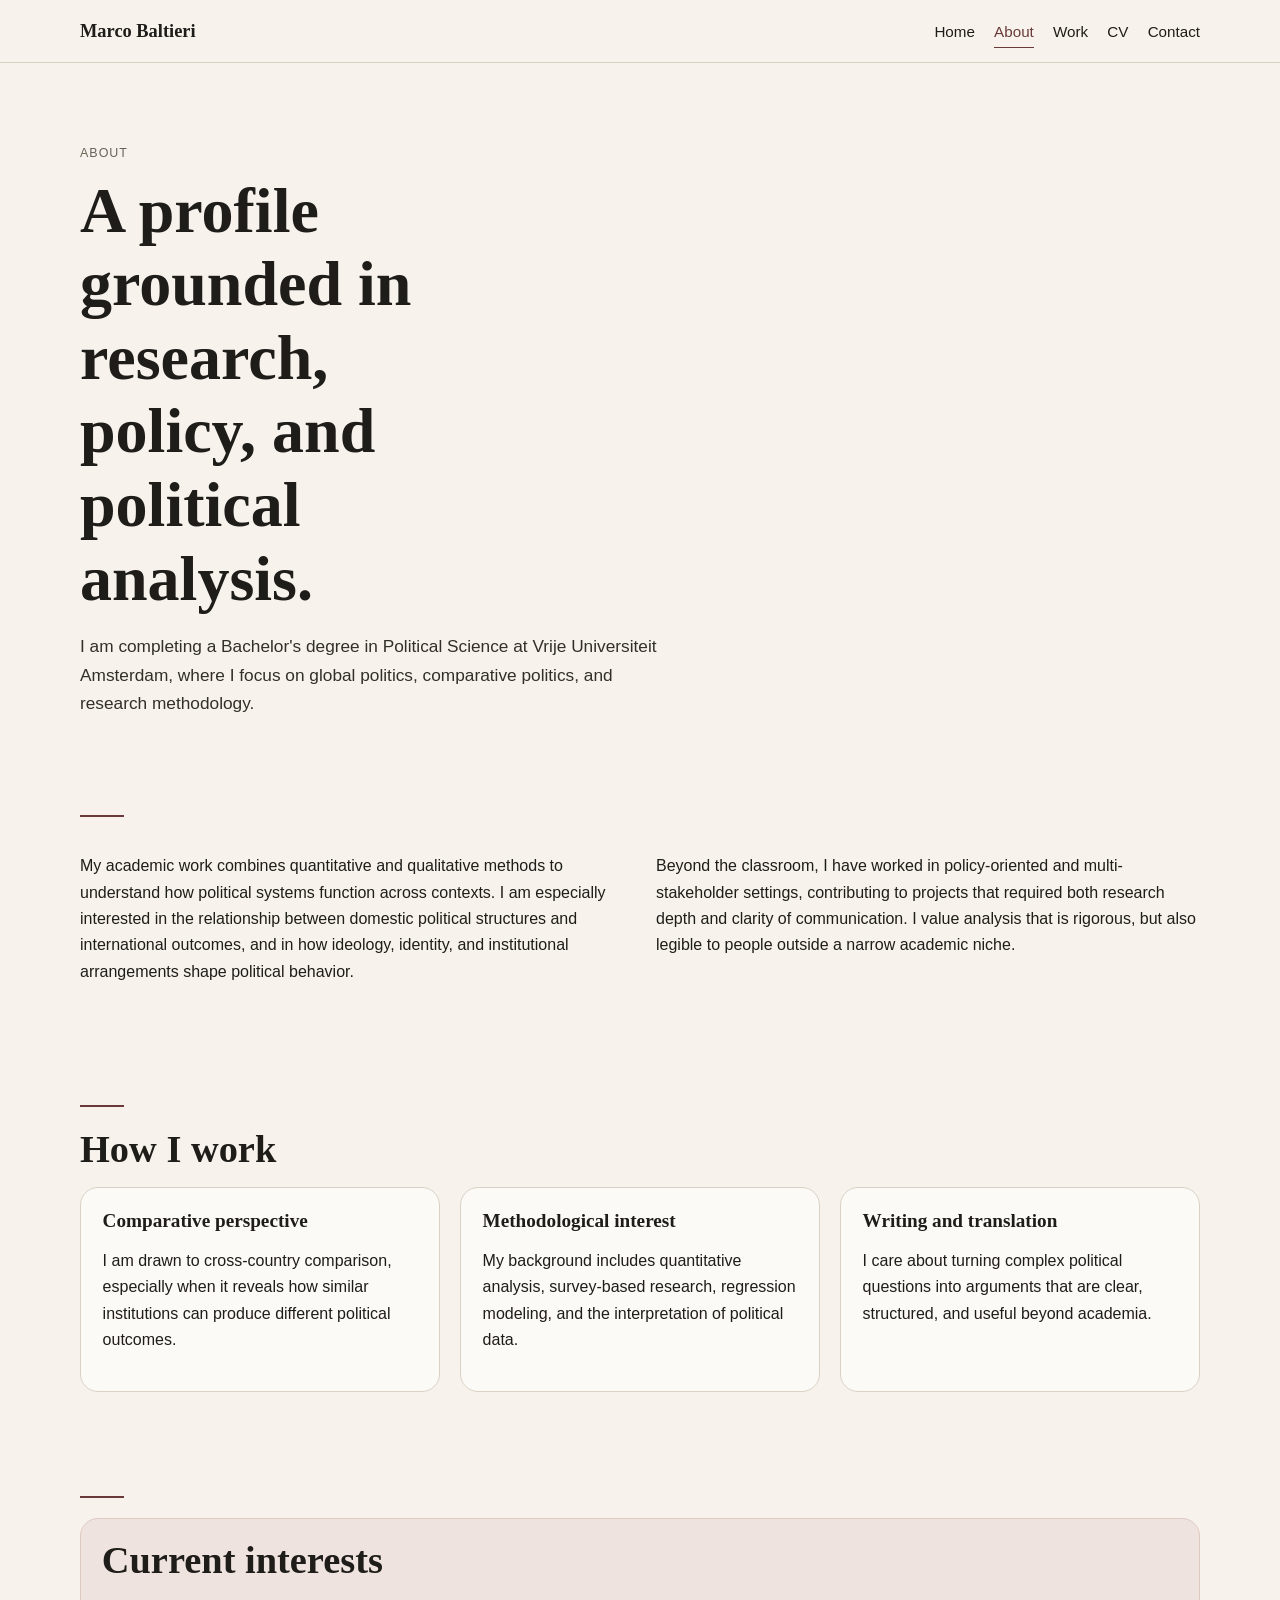
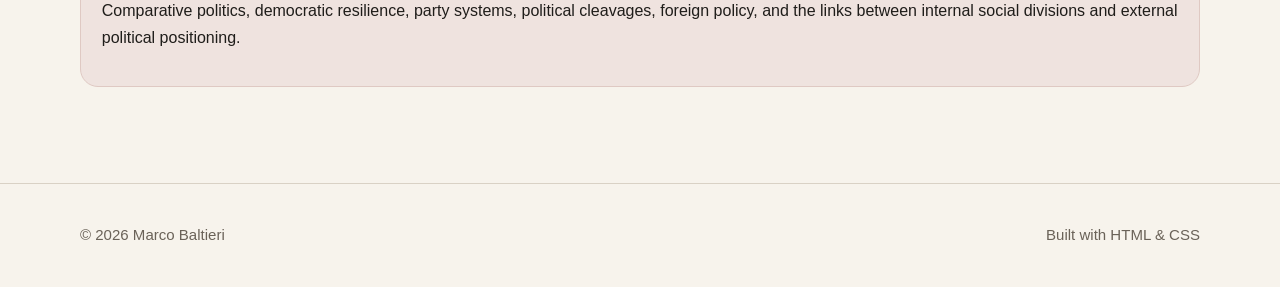
==== about.html @ 12d19057 "Add files via upload" ====
<!DOCTYPE html>
<html lang="en">
<head>
  <meta charset="UTF-8" />
  <meta name="viewport" content="width=device-width, initial-scale=1.0" />
  <title>About | Marco Baltieri</title>
  <link rel="stylesheet" href="style.css" />
</head>
<body>
  <header class="site-header">
    <div class="container nav">
      <a class="logo" href="index.html">Marco Baltieri</a>
      <nav>
        <a href="index.html">Home</a>
        <a class="active" href="about.html">About</a>
        <a href="work.html">Work</a>
        <a href="cv.html">CV</a>
        <a href="contact.html">Contact</a>
      </nav>
    </div>
  </header>

  <main>
    <section class="page-hero container">
      <p class="eyebrow">About</p>
      <h1>A profile grounded in research, policy, and political analysis.</h1>
      <p class="lead">
        I am completing a Bachelor's degree in Political Science at Vrije Universiteit Amsterdam,
        where I focus on global politics, comparative politics, and research methodology.
      </p>
    </section>

    <section class="section container">
      <div class="split">
        <p>
          My academic work combines quantitative and qualitative methods to understand how political systems
          function across contexts. I am especially interested in the relationship between domestic political
          structures and international outcomes, and in how ideology, identity, and institutional arrangements
          shape political behavior.
        </p>
        <p>
          Beyond the classroom, I have worked in policy-oriented and multi-stakeholder settings, contributing
          to projects that required both research depth and clarity of communication. I value analysis that is
          rigorous, but also legible to people outside a narrow academic niche.
        </p>
      </div>
    </section>

    <section class="section container">
      <h2>How I work</h2>
      <div class="card-grid">
        <article class="card">
          <h3>Comparative perspective</h3>
          <p>
            I am drawn to cross-country comparison, especially when it reveals how similar institutions can
            produce different political outcomes.
          </p>
        </article>

        <article class="card">
          <h3>Methodological interest</h3>
          <p>
            My background includes quantitative analysis, survey-based research, regression modeling,
            and the interpretation of political data.
          </p>
        </article>

        <article class="card">
          <h3>Writing and translation</h3>
          <p>
            I care about turning complex political questions into arguments that are clear, structured,
            and useful beyond academia.
          </p>
        </article>
      </div>
    </section>

    <section class="section container">
      <div class="highlight-box">
        <h2>Current interests</h2>
        <p>
          Comparative politics, democratic resilience, party systems, political cleavages, foreign policy,
          and the links between internal social divisions and external political positioning.
        </p>
      </div>
    </section>
  </main>

  <footer class="site-footer">
    <div class="container footer-content">
      <p>© 2026 Marco Baltieri</p>
      <p>Built with HTML & CSS</p>
    </div>
  </footer>
</body>
</html>
---- style.css ----
:root {
  --bg: #f7f3ec;
  --paper: #fcfaf6;
  --text: #1f1d1a;
  --muted: #6a6258;
  --line: #d9d1c5;
  --accent: #6a3a3a;
  --accent-soft: #efe3df;
  --max-width: 1120px;
  --serif: Georgia, "Times New Roman", serif;
  --sans: Arial, Helvetica, sans-serif;
}

* {
  box-sizing: border-box;
}

html {
  scroll-behavior: smooth;
}

body {
  margin: 0;
  font-family: var(--sans);
  background: var(--bg);
  color: var(--text);
  line-height: 1.65;
}

img {
  max-width: 100%;
  display: block;
}

a {
  color: var(--accent);
  text-decoration: none;
}

a:hover {
  text-decoration: underline;
}

.container {
  width: min(92%, var(--max-width));
  margin: 0 auto;
}

.site-header {
  position: sticky;
  top: 0;
  z-index: 10;
  background: rgba(247, 243, 236, 0.94);
  backdrop-filter: blur(8px);
  border-bottom: 1px solid var(--line);
}

.nav {
  display: flex;
  justify-content: space-between;
  align-items: center;
  gap: 1rem;
  padding: 1rem 0;
}

.logo {
  font-family: var(--serif);
  font-size: 1.15rem;
  font-weight: 700;
  color: var(--text);
}

nav {
  display: flex;
  gap: 1.2rem;
  flex-wrap: wrap;
}

nav a {
  color: var(--text);
  font-size: 0.95rem;
  position: relative;
}

nav a.active {
  color: var(--accent);
}

nav a.active::after {
  content: "";
  position: absolute;
  left: 0;
  bottom: -0.25rem;
  width: 100%;
  height: 1px;
  background: var(--accent);
}

.page-hero {
  padding: 5rem 0 2.5rem;
}

.eyebrow {
  text-transform: uppercase;
  letter-spacing: 0.08em;
  font-size: 0.78rem;
  color: var(--muted);
  margin: 0 0 0.6rem;
}

h1,
h2,
h3 {
  font-family: var(--serif);
  line-height: 1.15;
  margin-top: 0;
}

h1 {
  font-size: clamp(2.4rem, 5vw, 4.8rem);
  max-width: 12ch;
  margin-bottom: 1rem;
}

h2 {
  font-size: clamp(1.7rem, 3vw, 2.6rem);
  margin-bottom: 1rem;
}

h3 {
  font-size: 1.2rem;
  margin-bottom: 0.65rem;
}

.lead {
  max-width: 62ch;
  font-size: 1.08rem;
  color: #322f2a;
}

.personal-note {
  margin-top: 1.2rem;
  color: var(--accent);
  font-style: italic;
  max-width: 60ch;
}

.hero-grid {
  display: grid;
  grid-template-columns: 1.2fr 0.8fr;
  gap: 3rem;
  align-items: center;
}

.hero-image {
  transform: translateY(18px);
}

.hero-image img {
  border-radius: 18px;
  border: 1px solid var(--line);
}

.section {
  padding: 2.5rem 0 4rem;
  position: relative;
}

.section::before {
  content: "";
  display: block;
  width: 44px;
  height: 2px;
  background: var(--accent);
  margin-bottom: 1.25rem;
}

.split {
  display: grid;
  grid-template-columns: 1fr 1fr;
  gap: 2rem;
}

.card-grid {
  display: grid;
  grid-template-columns: repeat(3, 1fr);
  gap: 1.25rem;
}

.card {
  background: var(--paper);
  border: 1px solid var(--line);
  border-radius: 18px;
  padding: 1.35rem;
}

.card-type {
  text-transform: uppercase;
  letter-spacing: 0.08em;
  font-size: 0.75rem;
  color: var(--muted);
  margin-bottom: 0.6rem;
}

.highlight-box {
  background: var(--accent-soft);
  border: 1px solid #dfc9c3;
  border-radius: 18px;
  padding: 1.2rem 1.3rem;
}

.cv-grid {
  display: grid;
  grid-template-columns: 1fr 1fr;
  gap: 1.5rem 2rem;
}

.cv-block {
  background: var(--paper);
  border: 1px solid var(--line);
  border-radius: 18px;
  padding: 1.3rem;
}

.list-clean {
  margin: 0;
  padding-left: 1.1rem;
}

.list-clean li + li {
  margin-top: 0.45rem;
}

.button {
  display: inline-block;
  padding: 0.82rem 1.18rem;
  border-radius: 999px;
  background: var(--accent);
  color: white;
}

.button:hover {
  text-decoration: none;
  opacity: 0.94;
}

.button.secondary {
  background: transparent;
  color: var(--accent);
  border: 1px solid var(--accent);
}

.button-row {
  display: flex;
  gap: 1rem;
  flex-wrap: wrap;
  margin-top: 1.5rem;
}

.site-footer {
  border-top: 1px solid var(--line);
  margin-top: 2rem;
}

.footer-content {
  display: flex;
  justify-content: space-between;
  gap: 1rem;
  padding: 1.5rem 0;
  color: var(--muted);
  font-size: 0.94rem;
}

@media (max-width: 920px) {
  .hero-grid,
  .split,
  .card-grid,
  .cv-grid {
    grid-template-columns: 1fr;
  }

  .hero-image {
    transform: none;
  }
}

@media (max-width: 640px) {
  .nav,
  .footer-content {
    flex-direction: column;
    align-items: flex-start;
  }

  h1 {
    max-width: none;
  }
}
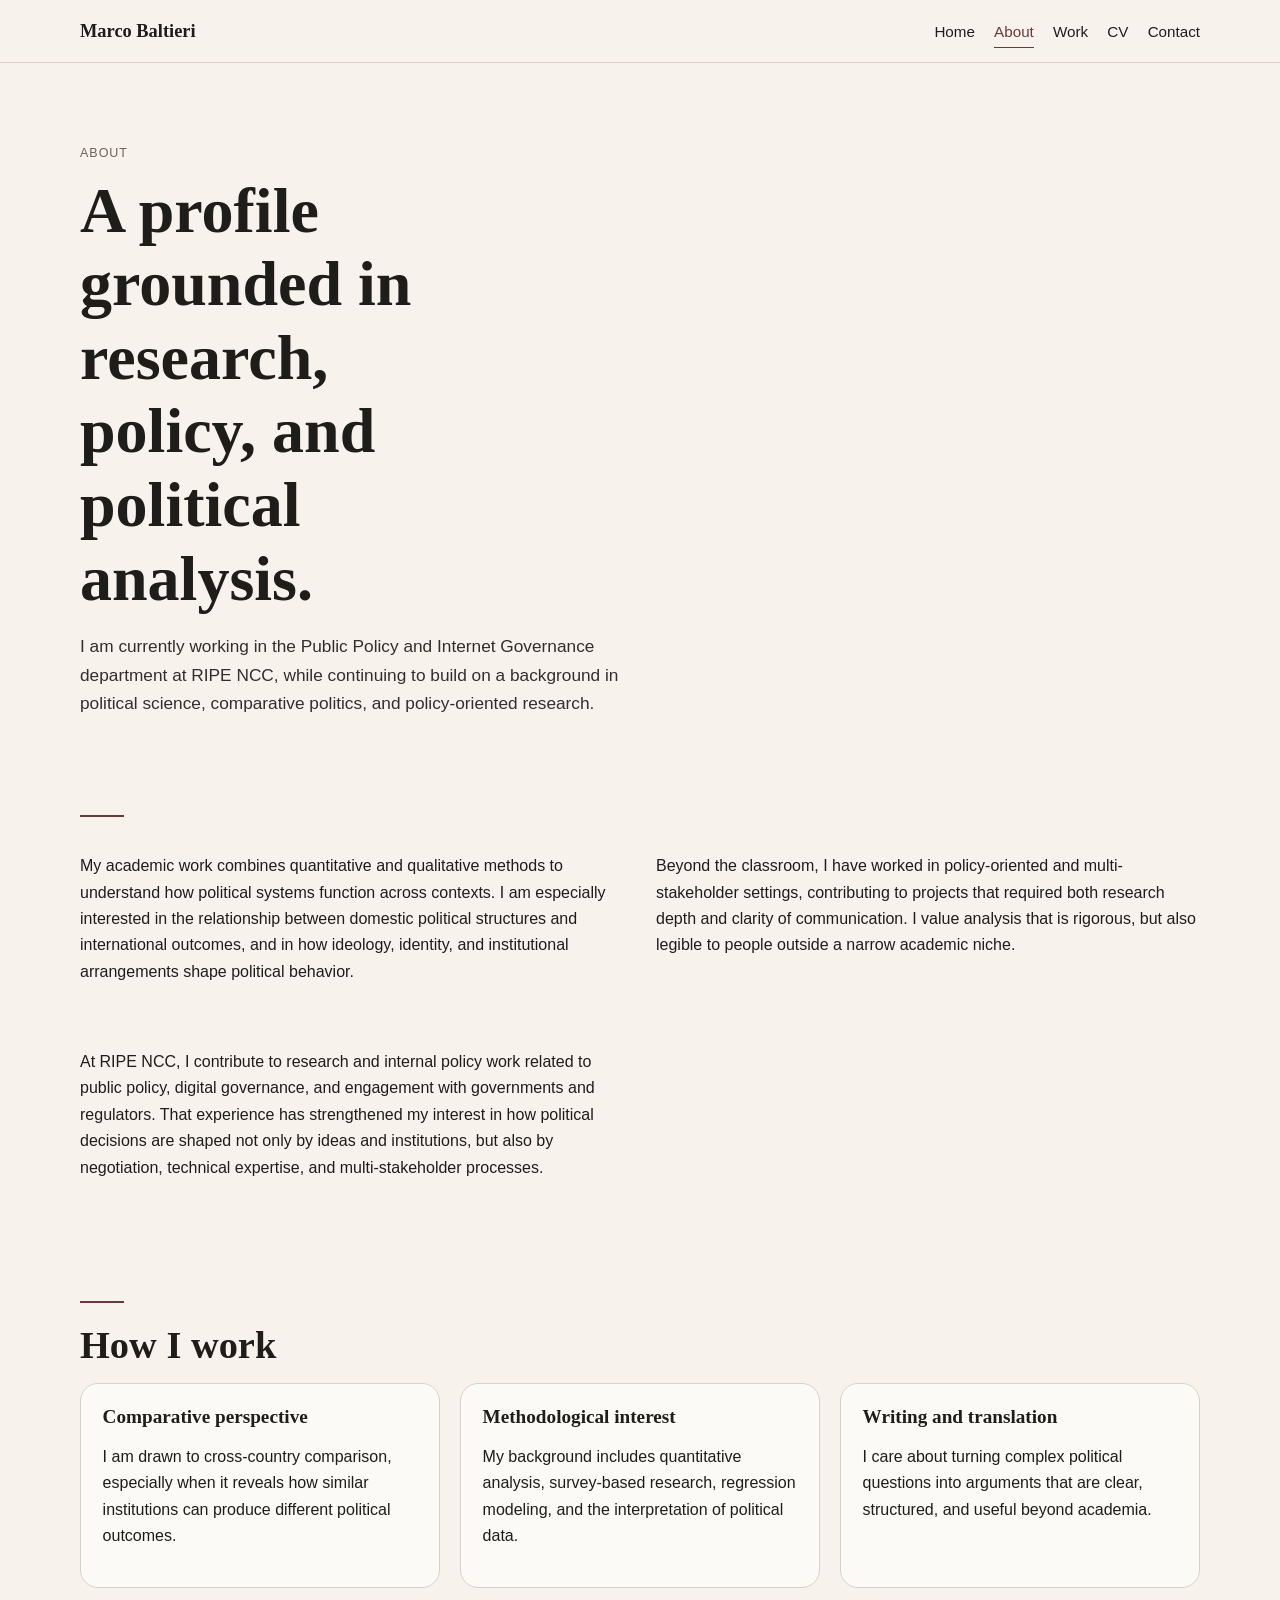
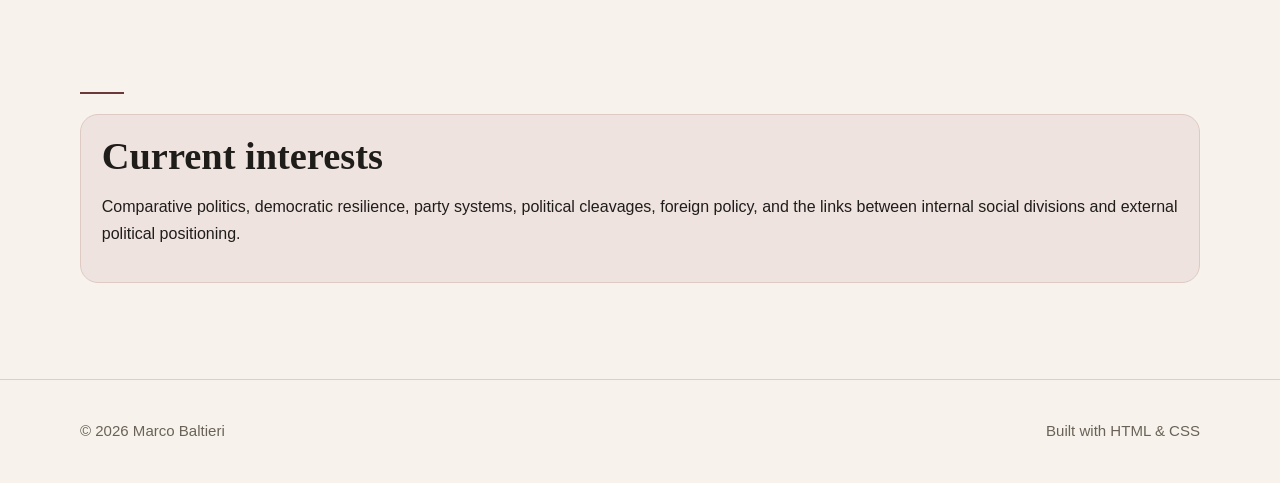
==== commit c227ebc5: "Update about.html" ====
--- a/about.html
+++ b/about.html
@@ -25,8 +25,9 @@
       <p class="eyebrow">About</p>
       <h1>A profile grounded in research, policy, and political analysis.</h1>
       <p class="lead">
-        I am completing a Bachelor's degree in Political Science at Vrije Universiteit Amsterdam,
-        where I focus on global politics, comparative politics, and research methodology.
+        I am currently working in the Public Policy and Internet Governance department at RIPE NCC,
+        while continuing to build on a background in political science, comparative politics, and
+        policy-oriented research.
       </p>
     </section>
 
@@ -38,10 +39,17 @@
           structures and international outcomes, and in how ideology, identity, and institutional arrangements
           shape political behavior.
         </p>
+        
         <p>
           Beyond the classroom, I have worked in policy-oriented and multi-stakeholder settings, contributing
           to projects that required both research depth and clarity of communication. I value analysis that is
           rigorous, but also legible to people outside a narrow academic niche.
+        </p>
+        <p>
+          At RIPE NCC, I contribute to research and internal policy work related to public policy,
+          digital governance, and engagement with governments and regulators. That experience has
+          strengthened my interest in how political decisions are shaped not only by ideas and
+          institutions, but also by negotiation, technical expertise, and multi-stakeholder processes.
         </p>
       </div>
     </section>
@@ -93,4 +101,4 @@
     </div>
   </footer>
 </body>
-</html>+</html>
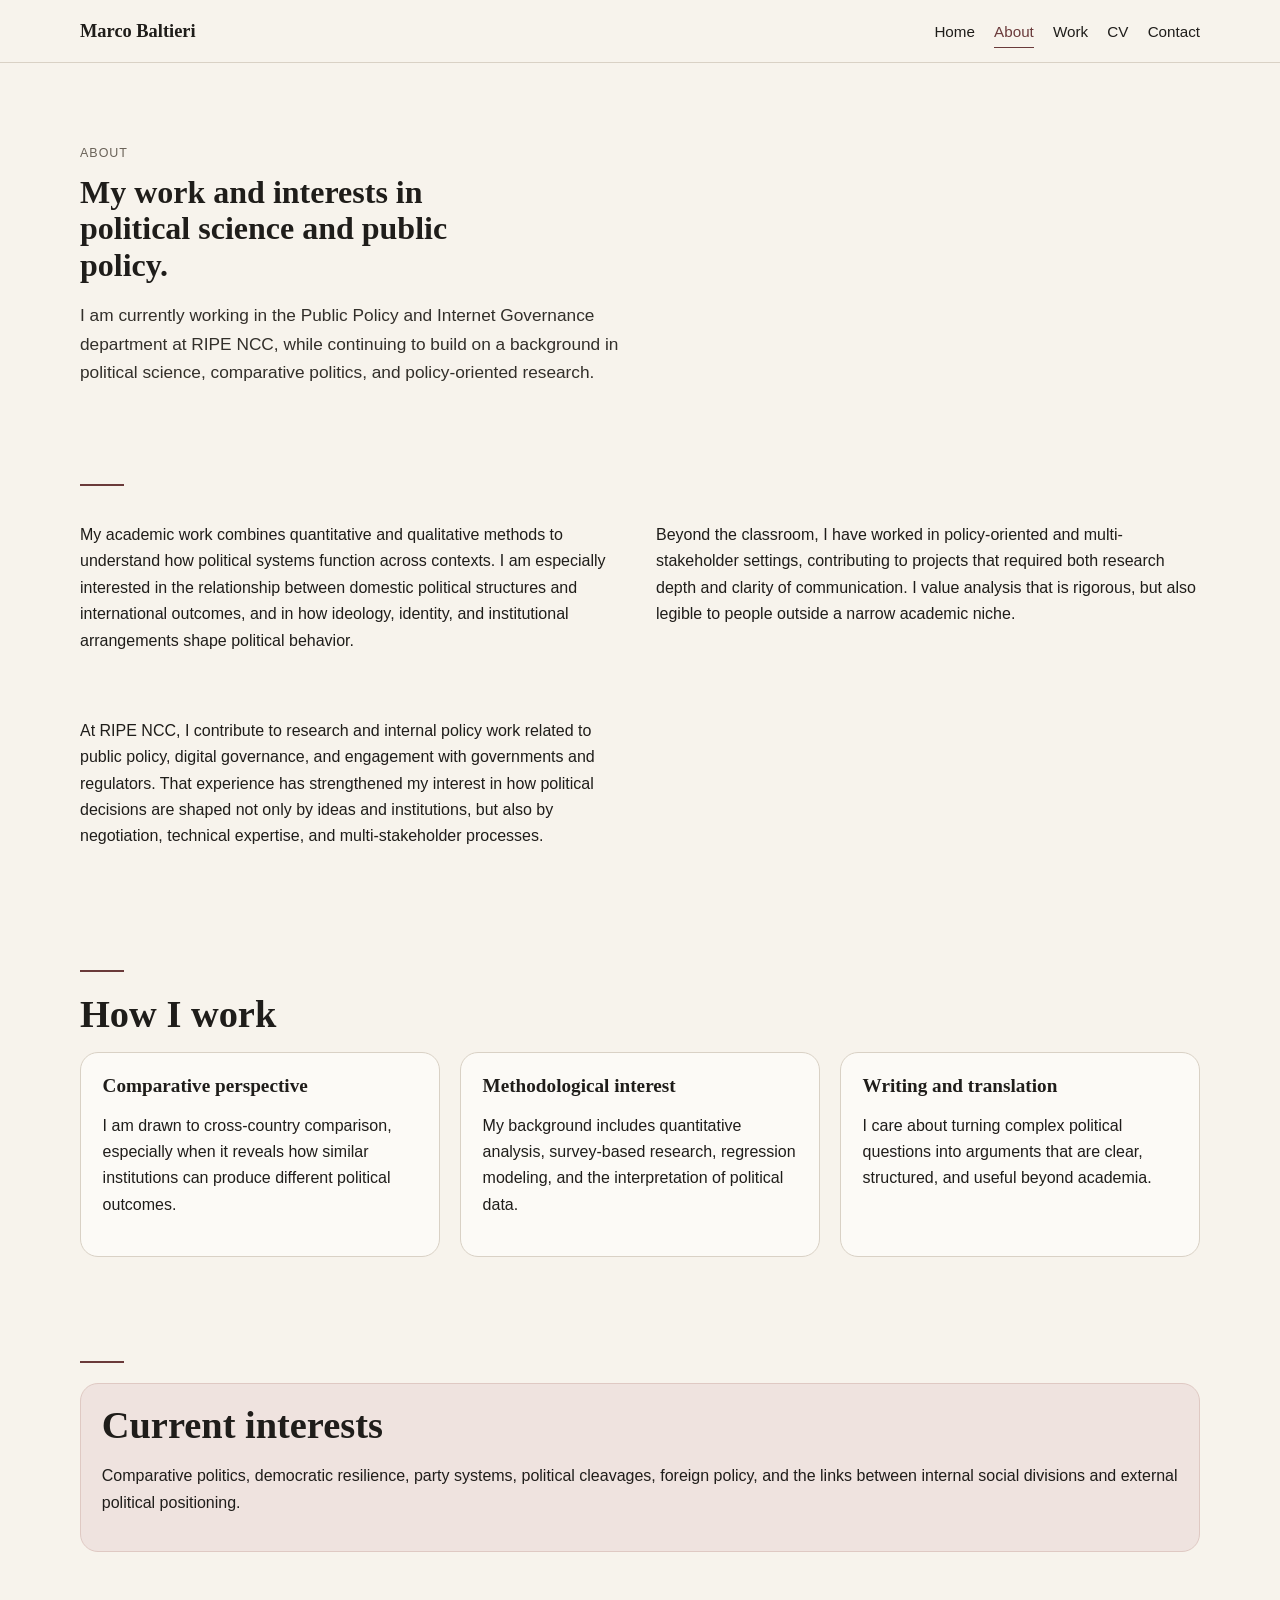
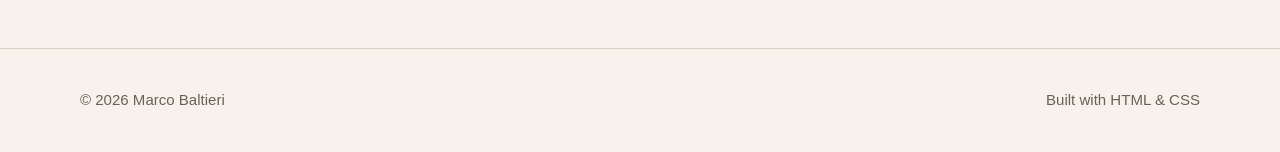
==== commit caf517e0: "Update about.html" ====
--- a/about.html
+++ b/about.html
@@ -23,7 +23,7 @@
   <main>
     <section class="page-hero container">
       <p class="eyebrow">About</p>
-      <h1>A profile grounded in research, policy, and political analysis.</h1>
+      <h1>My work and interests in political science and public policy.</h1>
       <p class="lead">
         I am currently working in the Public Policy and Internet Governance department at RIPE NCC,
         while continuing to build on a background in political science, comparative politics, and
--- a/style.css
+++ b/style.css
@@ -117,9 +117,9 @@
 }
 
 h1 {
-  font-size: clamp(2.4rem, 5vw, 4.8rem);
-  max-width: 12ch;
-  margin-bottom: 1rem;
+  font-size: clamp(1.5rem, 2.5vw, 2.2rem);
+  max-width: 28ch;
+  margin-bottom: 0.8rem;
 }
 
 h2 {
@@ -294,4 +294,4 @@
   h1 {
     max-width: none;
   }
-}+}
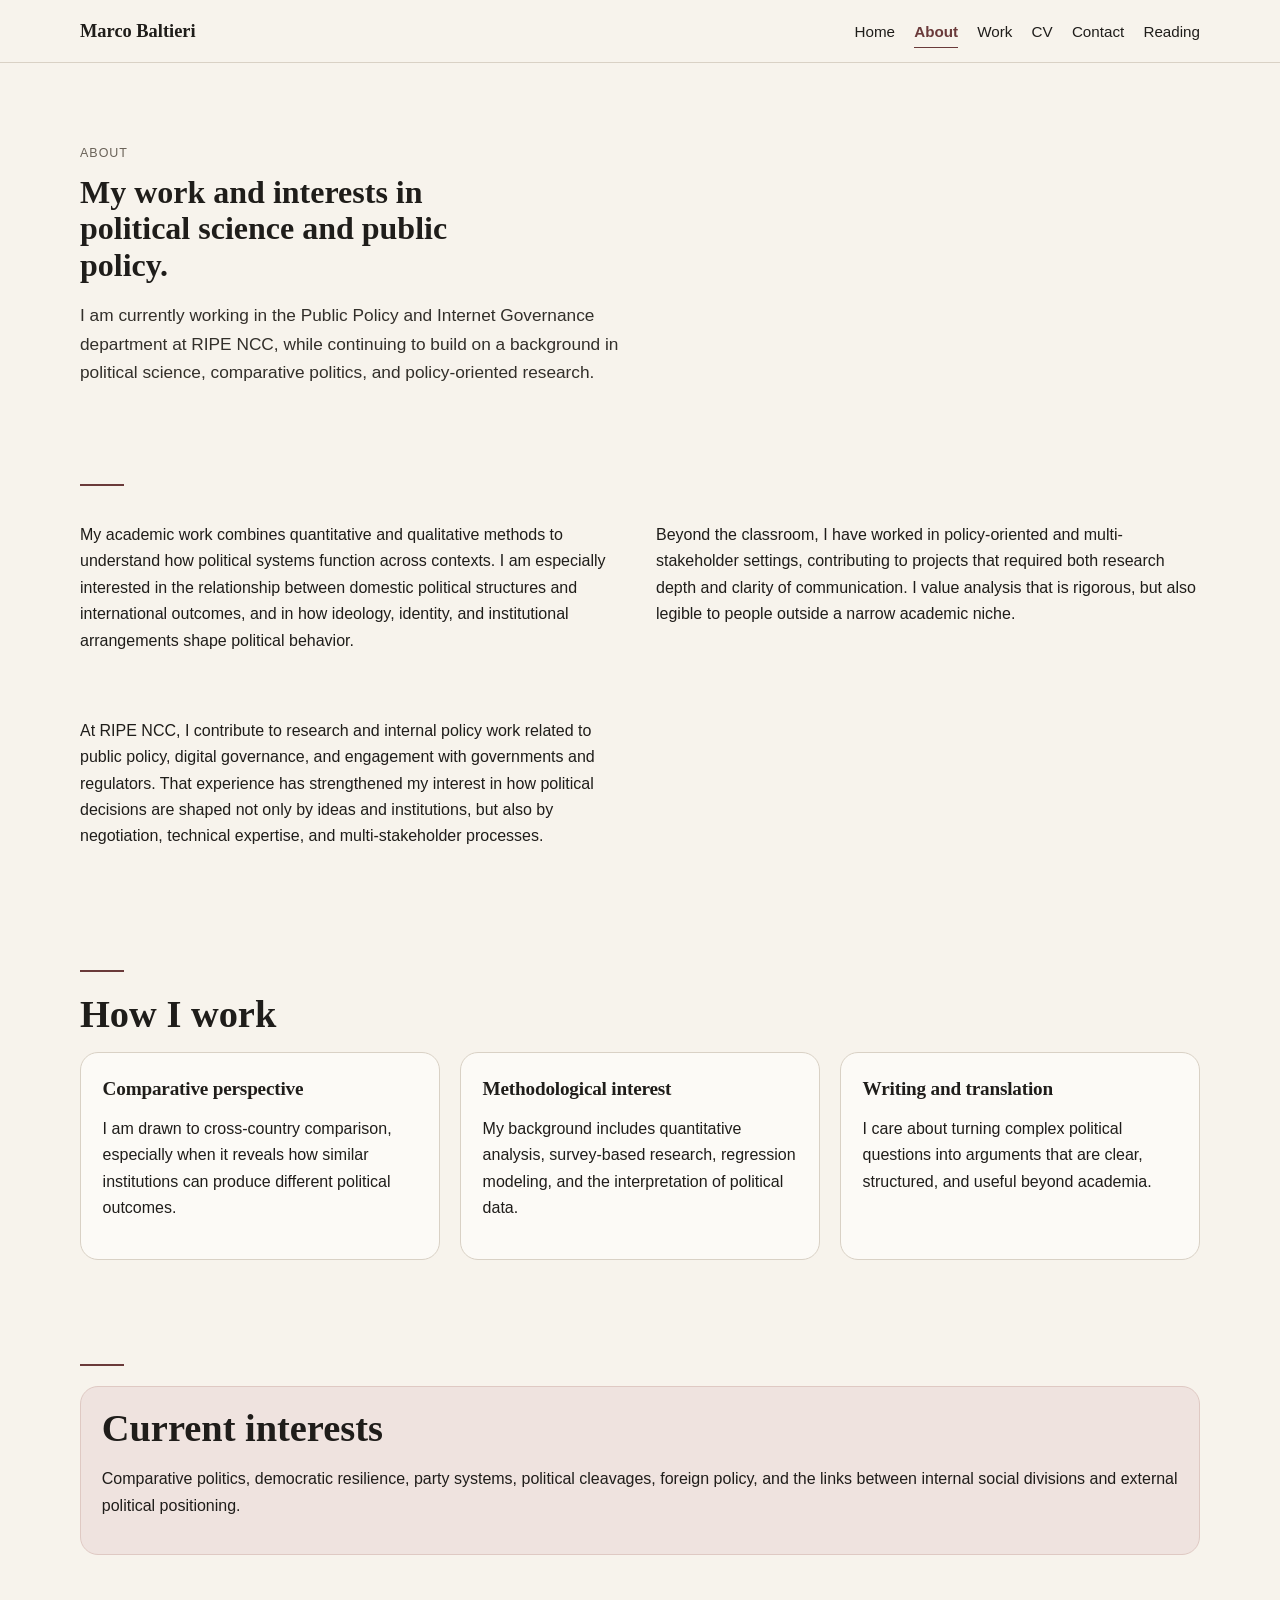
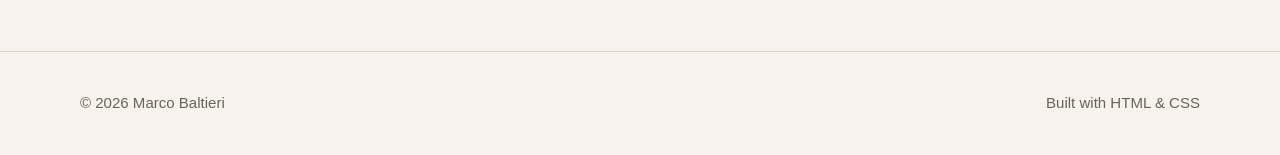
==== commit 87114b7e: "Update about.html" ====
--- a/about.html
+++ b/about.html
@@ -16,6 +16,7 @@
         <a href="work.html">Work</a>
         <a href="cv.html">CV</a>
         <a href="contact.html">Contact</a>
+        <a href="reading.html">Reading</a>
       </nav>
     </div>
   </header>
--- a/style.css
+++ b/style.css
@@ -76,11 +76,6 @@
   flex-wrap: wrap;
 }
 
-nav a {
-  color: var(--text);
-  font-size: 0.95rem;
-  position: relative;
-}
 
 nav a.active {
   color: var(--accent);
@@ -96,10 +91,29 @@
   background: var(--accent);
 }
 
+nav a.active {
+  font-weight: 600;
+}
+
+nav a {
+  color: var(--text);
+  font-size: 0.95rem;
+  position: relative;
+  transition: opacity 0.18s ease, color 0.18s ease;
+}
+
+nav a:hover {
+  opacity: 0.7;
+}
+
 .page-hero {
   padding: 5rem 0 2.5rem;
 }
-
+.hero-image img {
+  border-radius: 18px;
+  border: 1px solid var(--line);
+  box-shadow: 0 20px 40px rgba(0,0,0,0.08);
+}
 .eyebrow {
   text-transform: uppercase;
   letter-spacing: 0.08em;
@@ -192,6 +206,7 @@
   border: 1px solid var(--line);
   border-radius: 18px;
   padding: 1.35rem;
+  transition: transform 0.22s ease, box-shadow 0.22s ease, border-color 0.22s ease, background-color 0.22s ease;
 }
 
 .card-type {
@@ -237,17 +252,24 @@
   border-radius: 999px;
   background: var(--accent);
   color: white;
+  transition: transform 0.18s ease, box-shadow 0.18s ease, opacity 0.18s ease;
 }
 
 .button:hover {
   text-decoration: none;
-  opacity: 0.94;
+  opacity: 0.96;
+  transform: translateY(-2px);
+  box-shadow: 0 8px 18px rgba(0, 0, 0, 0.08);
 }
 
 .button.secondary {
   background: transparent;
   color: var(--accent);
   border: 1px solid var(--accent);
+}
+
+.button.secondary:hover {
+  background: var(--accent-soft);
 }
 
 .button-row {
@@ -295,3 +317,139 @@
     max-width: none;
   }
 }
+
+.cv-hero-grid {
+  display: grid;
+  grid-template-columns: 1fr auto;
+  align-items: center;
+  gap: 2rem;
+}
+
+.cv-photo img {
+  width: 120px;
+  height: 120px;
+
+  object-fit: cover;
+  border-radius: 50%;
+  border: 2px solid #ddd;
+}
+
+
+.card:hover {
+  transform: translateY(-5px);
+  box-shadow: 0 2px 6px rgba(0,0,0,0.07);
+  border-color: var(--accent);
+  background-color: #fffdf9;
+}
+
+
+.card:focus-within {
+  transform: translateY(-5px);
+  box-shadow: 0 12px 24px rgba(0, 0, 0, 0.07);
+  border-color: var(--accent);
+  background-color: #fffdf9;
+}
+
+.card h3 {
+  margin-top: 0.2rem;
+}
+.card h3 {
+  font-weight: 700;
+  letter-spacing: -0.01em;
+}
+.button:active {
+  transform: translateY(0) scale(0.98);
+  box-shadow: none;
+}
+
+.reading-intro {
+  margin-bottom: 2.5rem;
+  max-width: 760px;
+}
+
+.reading-timeline {
+  position: relative;
+  display: flex;
+  flex-direction: column;
+  gap: 2.25rem;
+  padding-left: 2rem;
+}
+
+.reading-timeline::before {
+  content: "";
+  position: absolute;
+  left: 10px;
+  top: 0.4rem;
+  bottom: 0.4rem;
+  width: 1px;
+  background: var(--line);
+}
+
+.timeline-month {
+  position: relative;
+  display: grid;
+  grid-template-columns: 24px 1fr;
+  gap: 1.25rem;
+}
+
+.timeline-marker {
+  width: 14px;
+  height: 14px;
+  border-radius: 50%;
+  background: var(--accent);
+  border: 3px solid var(--bg);
+  margin-top: 0.45rem;
+  position: relative;
+  z-index: 1;
+  box-shadow: 0 0 0 1px var(--line);
+}
+
+.timeline-content {
+  min-width: 0;
+}
+
+.timeline-date {
+  margin: 0 0 1rem;
+  font-family: var(--serif);
+  font-size: 1.1rem;
+  color: var(--accent);
+}
+
+.timeline-entry {
+  background: var(--paper);
+  border: 1px solid var(--line);
+  border-radius: 18px;
+  padding: 1.35rem;
+  margin-bottom: 1rem;
+  transition: transform 0.22s ease, box-shadow 0.22s ease, border-color 0.22s ease, background-color 0.22s ease;
+}
+
+.timeline-entry:hover {
+  transform: translateY(-4px);
+  box-shadow: 0 2px 6px rgba(0,0,0,0.07);
+  border-color: var(--accent);
+  background-color: #fffdf9;
+}
+
+.timeline-book-header {
+  margin-bottom: 0.75rem;
+}
+
+.timeline-book-header h3 {
+  margin-bottom: 0.2rem;
+}
+
+.timeline-author {
+  margin: 0;
+  color: var(--muted);
+  font-size: 0.95rem;
+}
+
+.reading-points {
+  margin: 0.9rem 0 0;
+  padding-left: 1.2rem;
+}
+
+.reading-points li + li {
+  margin-top: 0.45rem;
+}
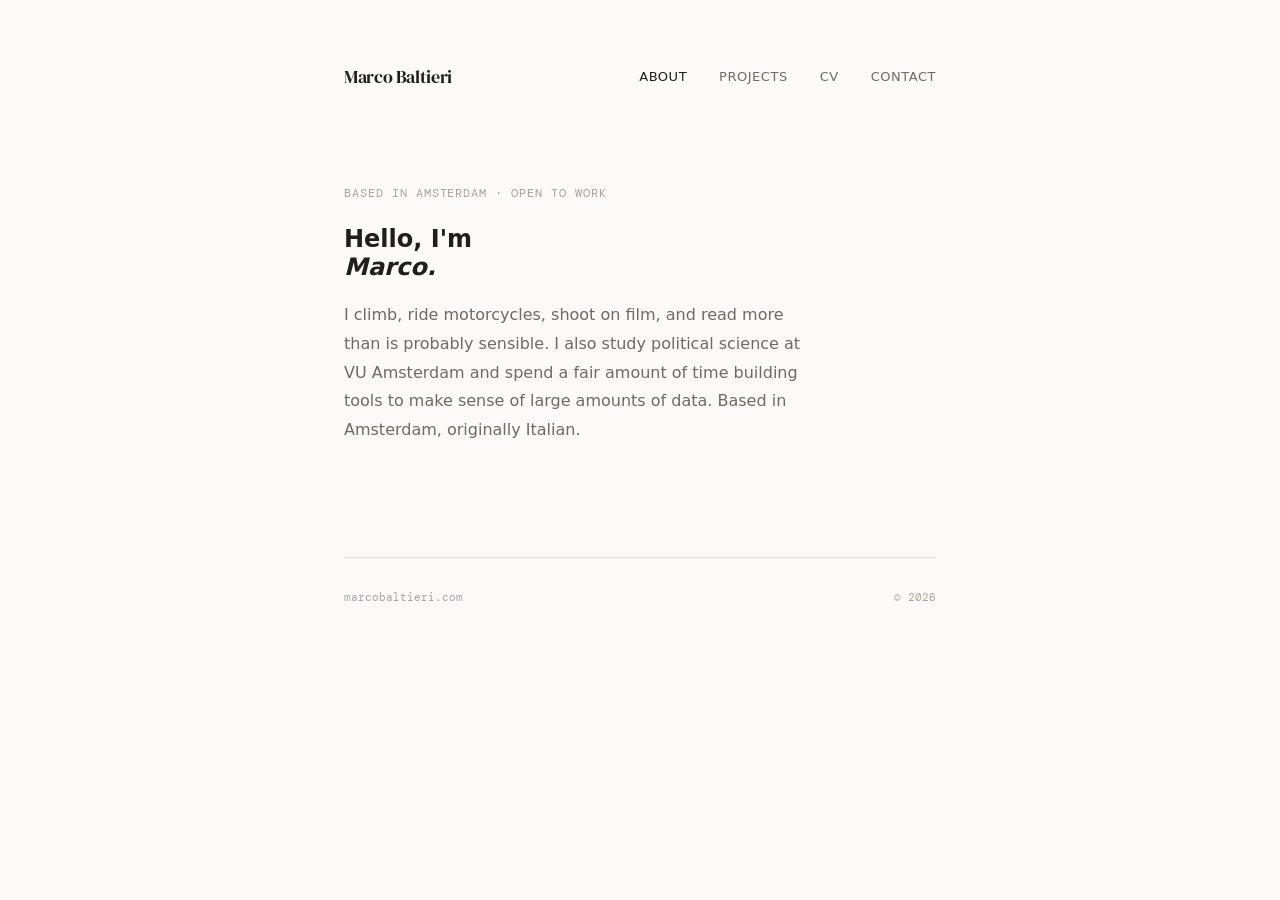
==== commit fcfef306: "Add files via upload" ====
--- a/about.html
+++ b/about.html
@@ -1,105 +1,37 @@
-<!DOCTYPE html>
+<!doctype html>
 <html lang="en">
 <head>
-  <meta charset="UTF-8" />
-  <meta name="viewport" content="width=device-width, initial-scale=1.0" />
-  <title>About | Marco Baltieri</title>
-  <link rel="stylesheet" href="style.css" />
+  <meta charset="utf-8">
+  <meta name="viewport" content="width=device-width, initial-scale=1">
+  <title>About — Marco Baltieri</title>
+  <link rel="stylesheet" href="style.css">
 </head>
 <body>
-  <header class="site-header">
-    <div class="container nav">
-      <a class="logo" href="index.html">Marco Baltieri</a>
-      <nav>
-        <a href="index.html">Home</a>
+  <div class="site">
+    <h1 class="sr-only">Marco Baltieri &mdash; About</h1>
+
+    <nav class="nav">
+      <a class="nav-name" href="index.html">Marco Baltieri</a>
+      <div class="nav-links">
         <a class="active" href="about.html">About</a>
-        <a href="work.html">Work</a>
+        <a href="projects.html">Projects</a>
         <a href="cv.html">CV</a>
         <a href="contact.html">Contact</a>
-        <a href="reading.html">Reading</a>
-      </nav>
-    </div>
-  </header>
+      </div>
+    </nav>
 
-  <main>
-    <section class="page-hero container">
-      <p class="eyebrow">About</p>
-      <h1>My work and interests in political science and public policy.</h1>
-      <p class="lead">
-        I am currently working in the Public Policy and Internet Governance department at RIPE NCC,
-        while continuing to build on a background in political science, comparative politics, and
-        policy-oriented research.
-      </p>
-    </section>
+    <main>
+      <div class="hero">
+        <p class="hero-label">Based in Amsterdam &middot; Open to work</p>
+        <h2>Hello, I'm<br><em>Marco.</em></h2>
+        <p class="hero-bio">I climb, ride motorcycles, shoot on film, and read more than is probably sensible. I also study political science at VU Amsterdam and spend a fair amount of time building tools to make sense of large amounts of data. Based in Amsterdam, originally Italian.</p>
+      </div>
+    </main>
 
-    <section class="section container">
-      <div class="split">
-        <p>
-          My academic work combines quantitative and qualitative methods to understand how political systems
-          function across contexts. I am especially interested in the relationship between domestic political
-          structures and international outcomes, and in how ideology, identity, and institutional arrangements
-          shape political behavior.
-        </p>
-        
-        <p>
-          Beyond the classroom, I have worked in policy-oriented and multi-stakeholder settings, contributing
-          to projects that required both research depth and clarity of communication. I value analysis that is
-          rigorous, but also legible to people outside a narrow academic niche.
-        </p>
-        <p>
-          At RIPE NCC, I contribute to research and internal policy work related to public policy,
-          digital governance, and engagement with governments and regulators. That experience has
-          strengthened my interest in how political decisions are shaped not only by ideas and
-          institutions, but also by negotiation, technical expertise, and multi-stakeholder processes.
-        </p>
-      </div>
-    </section>
-
-    <section class="section container">
-      <h2>How I work</h2>
-      <div class="card-grid">
-        <article class="card">
-          <h3>Comparative perspective</h3>
-          <p>
-            I am drawn to cross-country comparison, especially when it reveals how similar institutions can
-            produce different political outcomes.
-          </p>
-        </article>
-
-        <article class="card">
-          <h3>Methodological interest</h3>
-          <p>
-            My background includes quantitative analysis, survey-based research, regression modeling,
-            and the interpretation of political data.
-          </p>
-        </article>
-
-        <article class="card">
-          <h3>Writing and translation</h3>
-          <p>
-            I care about turning complex political questions into arguments that are clear, structured,
-            and useful beyond academia.
-          </p>
-        </article>
-      </div>
-    </section>
-
-    <section class="section container">
-      <div class="highlight-box">
-        <h2>Current interests</h2>
-        <p>
-          Comparative politics, democratic resilience, party systems, political cleavages, foreign policy,
-          and the links between internal social divisions and external political positioning.
-        </p>
-      </div>
-    </section>
-  </main>
-
-  <footer class="site-footer">
-    <div class="container footer-content">
-      <p>© 2026 Marco Baltieri</p>
-      <p>Built with HTML & CSS</p>
-    </div>
-  </footer>
+    <footer class="footer">
+      <span>marcobaltieri.com</span>
+      <span>&copy; 2026</span>
+    </footer>
+  </div>
 </body>
 </html>
--- a/style.css
+++ b/style.css
@@ -1,455 +1,72 @@
+@import url('https://fonts.googleapis.com/css2?family=DM+Serif+Display:ital@0;1&family=DM+Mono:wght@400;500&display=swap');
+
 :root {
-  --bg: #f7f3ec;
-  --paper: #fcfaf6;
-  --text: #1f1d1a;
-  --muted: #6a6258;
-  --line: #d9d1c5;
-  --accent: #6a3a3a;
-  --accent-soft: #efe3df;
-  --max-width: 1120px;
-  --serif: Georgia, "Times New Roman", serif;
-  --sans: Arial, Helvetica, sans-serif;
+  --font-sans: system-ui, -apple-system, BlinkMacSystemFont, "Segoe UI", sans-serif;
+  --color-text-primary: #1f1f1f;
+  --color-text-secondary: #6f6a64;
+  --color-text-tertiary: #aaa39b;
+  --color-background-primary: #fbfaf8;
+  --color-background-secondary: #f0ede8;
+  --color-border-secondary: #cfc8bf;
+  --color-border-tertiary: #e4ded6;
 }
 
-* {
-  box-sizing: border-box;
-}
-
-html {
-  scroll-behavior: smooth;
-}
+* { box-sizing: border-box; }
 
 body {
   margin: 0;
-  font-family: var(--sans);
-  background: var(--bg);
-  color: var(--text);
-  line-height: 1.65;
+  background: var(--color-background-primary);
+  color: var(--color-text-primary);
+  font-family: var(--font-sans);
 }
 
-img {
-  max-width: 100%;
-  display: block;
+.site { max-width: 640px; margin: 0 auto; padding: 4rem 1.5rem; }
+.nav { display: flex; justify-content: space-between; align-items: center; margin-bottom: 6rem; }
+.nav-name { font-family: 'DM Serif Display', serif; font-size: 18px; color: var(--color-text-primary); letter-spacing: -0.02em; text-decoration: none; }
+.nav-links { display: flex; gap: 2rem; }
+.nav-links a { font-size: 13px; color: var(--color-text-secondary); text-decoration: none; letter-spacing: 0.04em; text-transform: uppercase; cursor: pointer; }
+.nav-links a:hover, .nav-links a.active { color: var(--color-text-primary); }
+
+.hero { margin-bottom: 7rem; }
+.hero-label { font-family: 'DM Mono', monospace; font-size: 12px; color: var(--color-text-tertiary); letter-spacing: 0.08em; text-transform: uppercase; margin-bottom: 1.5rem; }
+.hero h1 { font-family: 'DM Serif Display', serif; font-size: clamp(36px, 6vw, 52px); font-weight: 400; line-height: 1.15; letter-spacing: -0.02em; color: var(--color-text-primary); margin: 0 0 1.5rem; }
+.hero h1 em { font-style: italic; color: var(--color-text-secondary); }
+.hero-bio { font-size: 16px; line-height: 1.8; color: var(--color-text-secondary); max-width: 480px; }
+
+.section { margin-bottom: 5rem; }
+.section-header { display: flex; align-items: baseline; gap: 1rem; margin-bottom: 2rem; padding-bottom: 1rem; border-bottom: 0.5px solid var(--color-border-tertiary); }
+.section-title { font-family: 'DM Serif Display', serif; font-size: 22px; font-weight: 400; color: var(--color-text-primary); margin: 0; }
+.section-count { font-family: 'DM Mono', monospace; font-size: 11px; color: var(--color-text-tertiary); }
+
+.project-item { padding: 1.5rem 0; border-bottom: 0.5px solid var(--color-border-tertiary); display: flex; justify-content: space-between; align-items: flex-start; gap: 1.5rem; }
+.project-item:last-child { border-bottom: none; }
+.project-name { font-size: 15px; font-weight: 500; color: var(--color-text-primary); margin: 0 0 5px; }
+.project-desc { font-size: 14px; color: var(--color-text-secondary); margin: 0; line-height: 1.7; }
+.project-meta { display: flex; flex-direction: column; align-items: flex-end; gap: 6px; flex-shrink: 0; }
+.project-year { font-family: 'DM Mono', monospace; font-size: 11px; color: var(--color-text-tertiary); }
+.project-tag { font-family: 'DM Mono', monospace; font-size: 10px; color: var(--color-text-tertiary); background: var(--color-background-secondary); padding: 2px 7px; border-radius: 4px; }
+
+.cv-row { display: flex; padding: 1.25rem 0; border-bottom: 0.5px solid var(--color-border-tertiary); gap: 2rem; align-items: flex-start; }
+.cv-row:last-child { border-bottom: none; }
+.cv-year { font-family: 'DM Mono', monospace; font-size: 12px; color: var(--color-text-tertiary); min-width: 80px; padding-top: 2px; flex-shrink: 0; }
+.cv-role { font-size: 15px; font-weight: 500; color: var(--color-text-primary); margin: 0 0 3px; }
+.cv-place { font-size: 14px; color: var(--color-text-secondary); margin: 0; }
+
+.section-sub { font-family: 'DM Serif Display', serif; font-size: 16px; font-weight: 400; color: var(--color-text-secondary); margin: 2rem 0 0.75rem; font-style: italic; }
+
+.contact-block { padding: 2rem 0; }
+.contact-line { font-size: 16px; color: var(--color-text-secondary); line-height: 1.9; margin: 0 0 1.5rem; }
+.contact-link { color: var(--color-text-primary); text-decoration: underline; text-underline-offset: 3px; text-decoration-color: var(--color-border-secondary); cursor: pointer; }
+
+.footer { margin-top: 5rem; padding-top: 2rem; border-top: 0.5px solid var(--color-border-tertiary); font-family: 'DM Mono', monospace; font-size: 11px; color: var(--color-text-tertiary); display: flex; justify-content: space-between; }
+
+.sr-only { position:absolute; width:1px; height:1px; overflow:hidden; clip:rect(0,0,0,0); }
+
+@media (max-width: 560px) {
+  .site { padding: 2.5rem 1.25rem; }
+  .nav { align-items: flex-start; gap: 1.5rem; margin-bottom: 4rem; }
+  .nav-links { gap: 1rem; flex-wrap: wrap; justify-content: flex-end; }
+  .project-item { flex-direction: column; }
+  .project-meta { align-items: flex-start; flex-direction: row; }
+  .cv-row { gap: 1.25rem; }
 }
-
-a {
-  color: var(--accent);
-  text-decoration: none;
-}
-
-a:hover {
-  text-decoration: underline;
-}
-
-.container {
-  width: min(92%, var(--max-width));
-  margin: 0 auto;
-}
-
-.site-header {
-  position: sticky;
-  top: 0;
-  z-index: 10;
-  background: rgba(247, 243, 236, 0.94);
-  backdrop-filter: blur(8px);
-  border-bottom: 1px solid var(--line);
-}
-
-.nav {
-  display: flex;
-  justify-content: space-between;
-  align-items: center;
-  gap: 1rem;
-  padding: 1rem 0;
-}
-
-.logo {
-  font-family: var(--serif);
-  font-size: 1.15rem;
-  font-weight: 700;
-  color: var(--text);
-}
-
-nav {
-  display: flex;
-  gap: 1.2rem;
-  flex-wrap: wrap;
-}
-
-
-nav a.active {
-  color: var(--accent);
-}
-
-nav a.active::after {
-  content: "";
-  position: absolute;
-  left: 0;
-  bottom: -0.25rem;
-  width: 100%;
-  height: 1px;
-  background: var(--accent);
-}
-
-nav a.active {
-  font-weight: 600;
-}
-
-nav a {
-  color: var(--text);
-  font-size: 0.95rem;
-  position: relative;
-  transition: opacity 0.18s ease, color 0.18s ease;
-}
-
-nav a:hover {
-  opacity: 0.7;
-}
-
-.page-hero {
-  padding: 5rem 0 2.5rem;
-}
-.hero-image img {
-  border-radius: 18px;
-  border: 1px solid var(--line);
-  box-shadow: 0 20px 40px rgba(0,0,0,0.08);
-}
-.eyebrow {
-  text-transform: uppercase;
-  letter-spacing: 0.08em;
-  font-size: 0.78rem;
-  color: var(--muted);
-  margin: 0 0 0.6rem;
-}
-
-h1,
-h2,
-h3 {
-  font-family: var(--serif);
-  line-height: 1.15;
-  margin-top: 0;
-}
-
-h1 {
-  font-size: clamp(1.5rem, 2.5vw, 2.2rem);
-  max-width: 28ch;
-  margin-bottom: 0.8rem;
-}
-
-h2 {
-  font-size: clamp(1.7rem, 3vw, 2.6rem);
-  margin-bottom: 1rem;
-}
-
-h3 {
-  font-size: 1.2rem;
-  margin-bottom: 0.65rem;
-}
-
-.lead {
-  max-width: 62ch;
-  font-size: 1.08rem;
-  color: #322f2a;
-}
-
-.personal-note {
-  margin-top: 1.2rem;
-  color: var(--accent);
-  font-style: italic;
-  max-width: 60ch;
-}
-
-.hero-grid {
-  display: grid;
-  grid-template-columns: 1.2fr 0.8fr;
-  gap: 3rem;
-  align-items: center;
-}
-
-.hero-image {
-  transform: translateY(18px);
-}
-
-.hero-image img {
-  border-radius: 18px;
-  border: 1px solid var(--line);
-}
-
-.section {
-  padding: 2.5rem 0 4rem;
-  position: relative;
-}
-
-.section::before {
-  content: "";
-  display: block;
-  width: 44px;
-  height: 2px;
-  background: var(--accent);
-  margin-bottom: 1.25rem;
-}
-
-.split {
-  display: grid;
-  grid-template-columns: 1fr 1fr;
-  gap: 2rem;
-}
-
-.card-grid {
-  display: grid;
-  grid-template-columns: repeat(3, 1fr);
-  gap: 1.25rem;
-}
-
-.card {
-  background: var(--paper);
-  border: 1px solid var(--line);
-  border-radius: 18px;
-  padding: 1.35rem;
-  transition: transform 0.22s ease, box-shadow 0.22s ease, border-color 0.22s ease, background-color 0.22s ease;
-}
-
-.card-type {
-  text-transform: uppercase;
-  letter-spacing: 0.08em;
-  font-size: 0.75rem;
-  color: var(--muted);
-  margin-bottom: 0.6rem;
-}
-
-.highlight-box {
-  background: var(--accent-soft);
-  border: 1px solid #dfc9c3;
-  border-radius: 18px;
-  padding: 1.2rem 1.3rem;
-}
-
-.cv-grid {
-  display: grid;
-  grid-template-columns: 1fr 1fr;
-  gap: 1.5rem 2rem;
-}
-
-.cv-block {
-  background: var(--paper);
-  border: 1px solid var(--line);
-  border-radius: 18px;
-  padding: 1.3rem;
-}
-
-.list-clean {
-  margin: 0;
-  padding-left: 1.1rem;
-}
-
-.list-clean li + li {
-  margin-top: 0.45rem;
-}
-
-.button {
-  display: inline-block;
-  padding: 0.82rem 1.18rem;
-  border-radius: 999px;
-  background: var(--accent);
-  color: white;
-  transition: transform 0.18s ease, box-shadow 0.18s ease, opacity 0.18s ease;
-}
-
-.button:hover {
-  text-decoration: none;
-  opacity: 0.96;
-  transform: translateY(-2px);
-  box-shadow: 0 8px 18px rgba(0, 0, 0, 0.08);
-}
-
-.button.secondary {
-  background: transparent;
-  color: var(--accent);
-  border: 1px solid var(--accent);
-}
-
-.button.secondary:hover {
-  background: var(--accent-soft);
-}
-
-.button-row {
-  display: flex;
-  gap: 1rem;
-  flex-wrap: wrap;
-  margin-top: 1.5rem;
-}
-
-.site-footer {
-  border-top: 1px solid var(--line);
-  margin-top: 2rem;
-}
-
-.footer-content {
-  display: flex;
-  justify-content: space-between;
-  gap: 1rem;
-  padding: 1.5rem 0;
-  color: var(--muted);
-  font-size: 0.94rem;
-}
-
-@media (max-width: 920px) {
-  .hero-grid,
-  .split,
-  .card-grid,
-  .cv-grid {
-    grid-template-columns: 1fr;
-  }
-
-  .hero-image {
-    transform: none;
-  }
-}
-
-@media (max-width: 640px) {
-  .nav,
-  .footer-content {
-    flex-direction: column;
-    align-items: flex-start;
-  }
-
-  h1 {
-    max-width: none;
-  }
-}
-
-.cv-hero-grid {
-  display: grid;
-  grid-template-columns: 1fr auto;
-  align-items: center;
-  gap: 2rem;
-}
-
-.cv-photo img {
-  width: 120px;
-  height: 120px;
-
-  object-fit: cover;
-  border-radius: 50%;
-  border: 2px solid #ddd;
-}
-
-
-.card:hover {
-  transform: translateY(-5px);
-  box-shadow: 0 2px 6px rgba(0,0,0,0.07);
-  border-color: var(--accent);
-  background-color: #fffdf9;
-}
-
-
-.card:focus-within {
-  transform: translateY(-5px);
-  box-shadow: 0 12px 24px rgba(0, 0, 0, 0.07);
-  border-color: var(--accent);
-  background-color: #fffdf9;
-}
-
-.card h3 {
-  margin-top: 0.2rem;
-}
-.card h3 {
-  font-weight: 700;
-  letter-spacing: -0.01em;
-}
-.button:active {
-  transform: translateY(0) scale(0.98);
-  box-shadow: none;
-}
-
-.reading-intro {
-  margin-bottom: 2.5rem;
-  max-width: 760px;
-}
-
-.reading-timeline {
-  position: relative;
-  display: flex;
-  flex-direction: column;
-  gap: 2.25rem;
-  padding-left: 2rem;
-}
-
-.reading-timeline::before {
-  content: "";
-  position: absolute;
-  left: 10px;
-  top: 0.4rem;
-  bottom: 0.4rem;
-  width: 1px;
-  background: var(--line);
-}
-
-.timeline-month {
-  position: relative;
-  display: grid;
-  grid-template-columns: 24px 1fr;
-  gap: 1.25rem;
-}
-
-.timeline-marker {
-  width: 14px;
-  height: 14px;
-  border-radius: 50%;
-  background: var(--accent);
-  border: 3px solid var(--bg);
-  margin-top: 0.45rem;
-  position: relative;
-  z-index: 1;
-  box-shadow: 0 0 0 1px var(--line);
-}
-
-.timeline-content {
-  min-width: 0;
-}
-
-.timeline-date {
-  margin: 0 0 1rem;
-  font-family: var(--serif);
-  font-size: 1.1rem;
-  color: var(--accent);
-}
-
-.timeline-entry {
-  background: var(--paper);
-  border: 1px solid var(--line);
-  border-radius: 18px;
-  padding: 1.35rem;
-  margin-bottom: 1rem;
-  transition: transform 0.22s ease, box-shadow 0.22s ease, border-color 0.22s ease, background-color 0.22s ease;
-}
-
-.timeline-entry:hover {
-  transform: translateY(-4px);
-  box-shadow: 0 2px 6px rgba(0,0,0,0.07);
-  border-color: var(--accent);
-  background-color: #fffdf9;
-}
-
-.timeline-book-header {
-  margin-bottom: 0.75rem;
-}
-
-.timeline-book-header h3 {
-  margin-bottom: 0.2rem;
-}
-
-.timeline-author {
-  margin: 0;
-  color: var(--muted);
-  font-size: 0.95rem;
-}
-
-.reading-points {
-  margin: 0.9rem 0 0;
-  padding-left: 1.2rem;
-}
-
-.reading-points li + li {
-  margin-top: 0.45rem;
-}
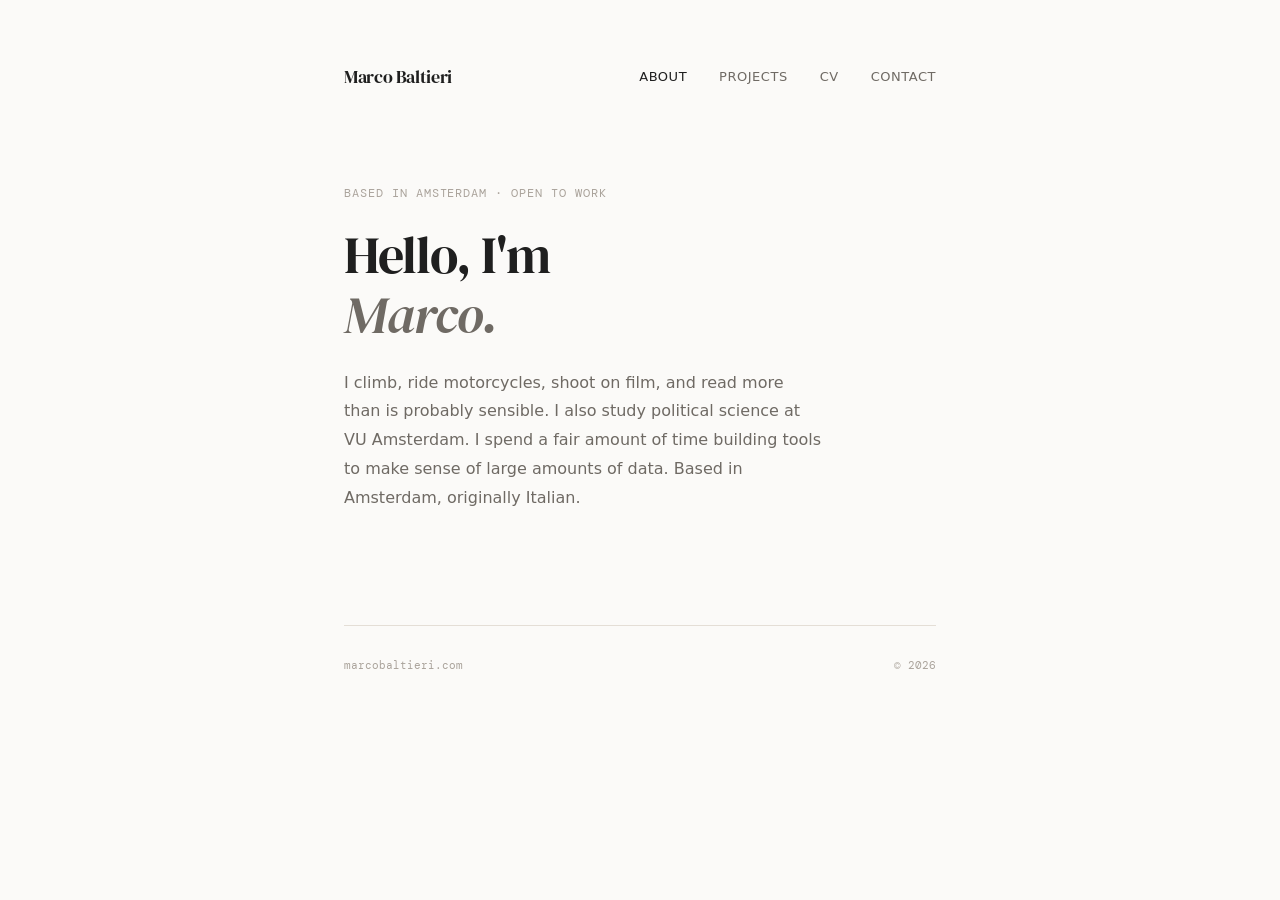
==== commit 5d68b843: "Update about.html" ====
--- a/about.html
+++ b/about.html
@@ -24,7 +24,7 @@
       <div class="hero">
         <p class="hero-label">Based in Amsterdam &middot; Open to work</p>
         <h2>Hello, I'm<br><em>Marco.</em></h2>
-        <p class="hero-bio">I climb, ride motorcycles, shoot on film, and read more than is probably sensible. I also study political science at VU Amsterdam and spend a fair amount of time building tools to make sense of large amounts of data. Based in Amsterdam, originally Italian.</p>
+        <p class="hero-bio">I climb, ride motorcycles, shoot on film, and read more than is probably sensible. I also study political science at VU Amsterdam. I spend a fair amount of time building tools to make sense of large amounts of data. Based in Amsterdam, originally Italian.</p>
       </div>
     </main>
 
--- a/style.css
+++ b/style.css
@@ -29,8 +29,8 @@
 
 .hero { margin-bottom: 7rem; }
 .hero-label { font-family: 'DM Mono', monospace; font-size: 12px; color: var(--color-text-tertiary); letter-spacing: 0.08em; text-transform: uppercase; margin-bottom: 1.5rem; }
-.hero h1 { font-family: 'DM Serif Display', serif; font-size: clamp(36px, 6vw, 52px); font-weight: 400; line-height: 1.15; letter-spacing: -0.02em; color: var(--color-text-primary); margin: 0 0 1.5rem; }
-.hero h1 em { font-style: italic; color: var(--color-text-secondary); }
+.hero h1, .hero h2 { font-family: 'DM Serif Display', serif; font-size: clamp(36px, 6vw, 52px); font-weight: 400; line-height: 1.15; letter-spacing: -0.02em; color: var(--color-text-primary); margin: 0 0 1.5rem; }
+.hero h1 em, .hero h2 em { font-style: italic; color: var(--color-text-secondary); }
 .hero-bio { font-size: 16px; line-height: 1.8; color: var(--color-text-secondary); max-width: 480px; }
 
 .section { margin-bottom: 5rem; }
